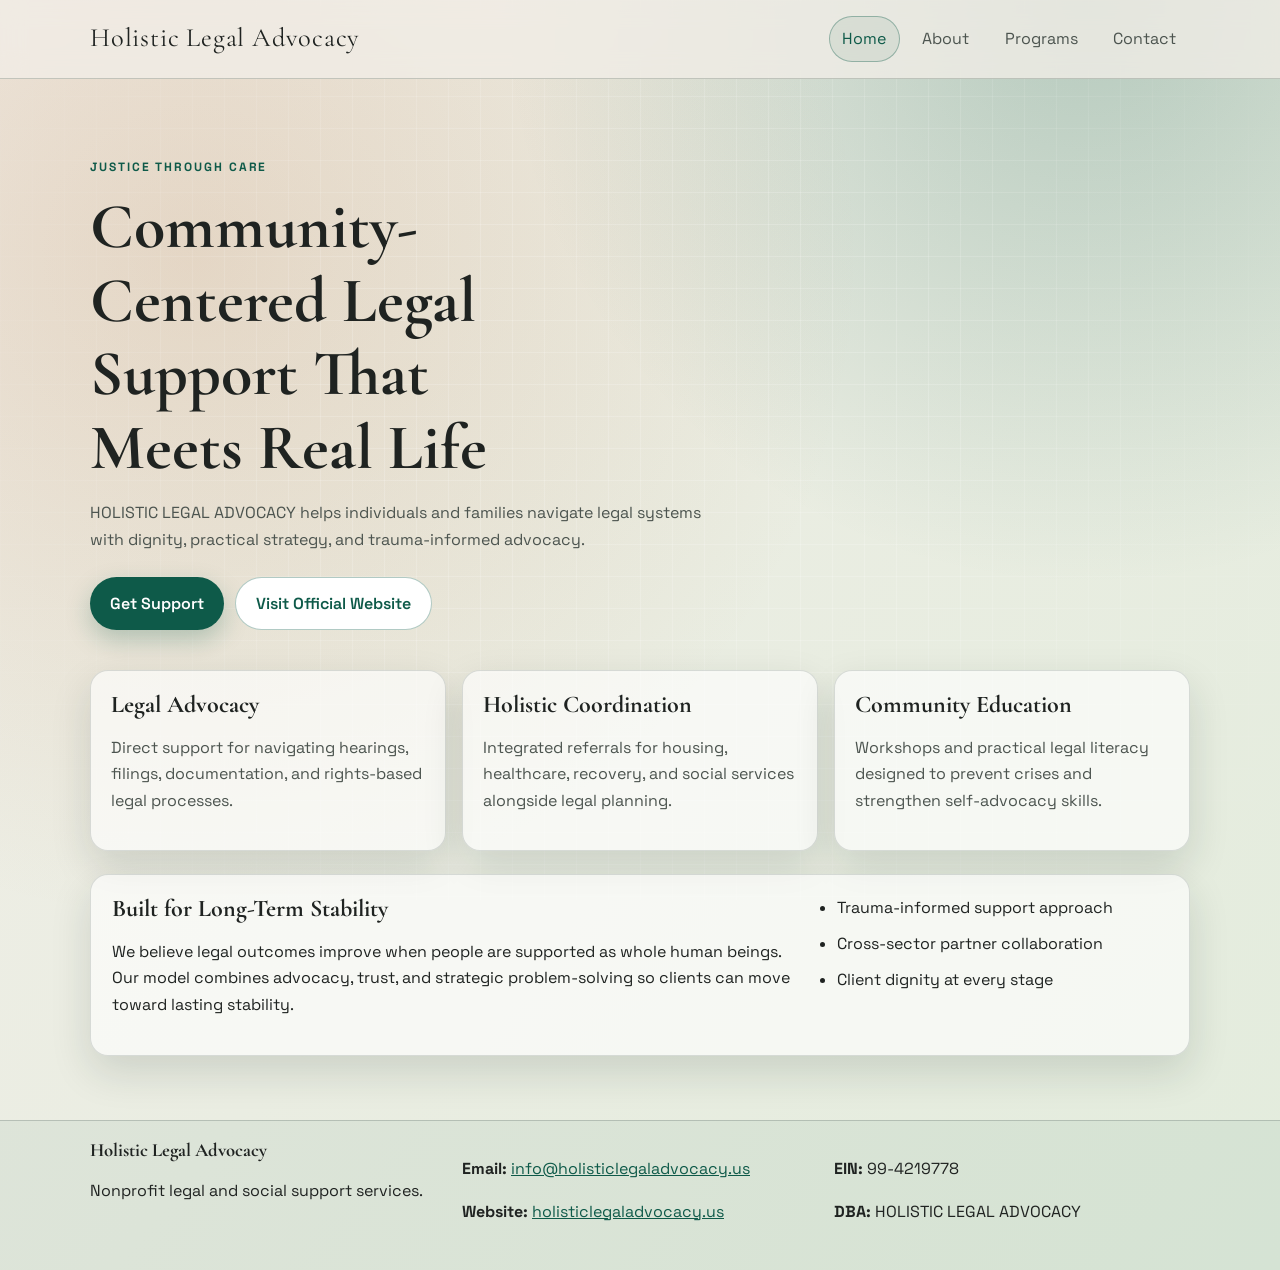
==== index.html @ d8be8e51 "添加关于、联系、主页、服务页面及样式和脚本文件" ====
<!DOCTYPE html>
<html lang="en">
<head>
  <meta charset="UTF-8" />
  <meta name="viewport" content="width=device-width, initial-scale=1.0" />
  <title>Holistic Legal Advocacy | Home</title>
  <meta name="description" content="Holistic Legal Advocacy supports communities through legal empowerment, advocacy, and coordinated social services." />
  <link rel="preconnect" href="https://fonts.googleapis.com" />
  <link rel="preconnect" href="https://fonts.gstatic.com" crossorigin />
  <link href="https://fonts.googleapis.com/css2?family=Cormorant+Garamond:wght@500;600;700&family=Space+Grotesk:wght@400;500;600;700&display=swap" rel="stylesheet" />
  <link rel="stylesheet" href="styles.css" />
</head>
<body>
  <div class="page-glow"></div>
  <header class="site-header">
    <div class="container nav-wrap">
      <a href="index.html" class="brand">Holistic Legal Advocacy</a>
      <nav class="site-nav" aria-label="Main navigation">
        <a class="active" href="index.html">Home</a>
        <a href="about.html">About</a>
        <a href="services.html">Programs</a>
        <a href="contact.html">Contact</a>
      </nav>
    </div>
  </header>

  <main>
    <section class="hero container reveal">
      <p class="kicker">Justice Through Care</p>
      <h1>Community-Centered Legal Support That Meets Real Life</h1>
      <p class="lead">
        HOLISTIC LEGAL ADVOCACY helps individuals and families navigate legal systems with dignity,
        practical strategy, and trauma-informed advocacy.
      </p>
      <div class="hero-actions">
        <a class="btn btn-primary" href="contact.html">Get Support</a>
        <a class="btn btn-secondary" href="https://holisticlegaladvocacy.us" target="_blank" rel="noopener noreferrer">Visit Official Website</a>
      </div>
    </section>

    <section class="cards container reveal">
      <article class="card">
        <h2>Legal Advocacy</h2>
        <p>Direct support for navigating hearings, filings, documentation, and rights-based legal processes.</p>
      </article>
      <article class="card">
        <h2>Holistic Coordination</h2>
        <p>Integrated referrals for housing, healthcare, recovery, and social services alongside legal planning.</p>
      </article>
      <article class="card">
        <h2>Community Education</h2>
        <p>Workshops and practical legal literacy designed to prevent crises and strengthen self-advocacy skills.</p>
      </article>
    </section>

    <section class="impact container reveal">
      <div>
        <h2>Built for Long-Term Stability</h2>
        <p>
          We believe legal outcomes improve when people are supported as whole human beings. Our model combines
          advocacy, trust, and strategic problem-solving so clients can move toward lasting stability.
        </p>
      </div>
      <ul>
        <li>Trauma-informed support approach</li>
        <li>Cross-sector partner collaboration</li>
        <li>Client dignity at every stage</li>
      </ul>
    </section>
  </main>

  <footer class="site-footer">
    <div class="container footer-grid">
      <div>
        <h3>Holistic Legal Advocacy</h3>
        <p>Nonprofit legal and social support services.</p>
      </div>
      <div>
        <p><strong>Email:</strong> <a href="mailto:info@holisticlegaladvocacy.us">info@holisticlegaladvocacy.us</a></p>
        <p><strong>Website:</strong> <a href="https://holisticlegaladvocacy.us" target="_blank" rel="noopener noreferrer">holisticlegaladvocacy.us</a></p>
      </div>
      <div>
        <p><strong>EIN:</strong> 99-4219778</p>
        <p><strong>DBA:</strong> HOLISTIC LEGAL ADVOCACY</p>
      </div>
    </div>
  </footer>

  <script src="script.js"></script>
</body>
</html>
---- styles.css ----
:root {
  --bg-base: #f1eee7;
  --bg-accent: #e3ecdd;
  --ink: #1f2321;
  --muted: #4c544f;
  --line: #adb8af;
  --brand: #0e5a49;
  --brand-soft: #d5e6db;
  --highlight: #b56c32;
  --card: rgba(255, 255, 255, 0.62);
  --shadow: 0 16px 40px rgba(23, 41, 35, 0.14);
}

* {
  box-sizing: border-box;
}

html,
body {
  margin: 0;
  padding: 0;
}

body {
  font-family: "Space Grotesk", sans-serif;
  color: var(--ink);
  background:
    radial-gradient(circle at 15% 20%, rgba(181, 108, 50, 0.18), transparent 45%),
    radial-gradient(circle at 85% 0%, rgba(14, 90, 73, 0.24), transparent 35%),
    linear-gradient(130deg, var(--bg-base), var(--bg-accent));
  min-height: 100vh;
  line-height: 1.65;
  position: relative;
}

.page-glow {
  position: fixed;
  inset: 0;
  pointer-events: none;
  background-image: linear-gradient(90deg, rgba(255, 255, 255, 0.18) 1px, transparent 1px),
    linear-gradient(rgba(255, 255, 255, 0.18) 1px, transparent 1px);
  background-size: 32px 32px;
  mask-image: radial-gradient(circle at center, black 40%, transparent 100%);
  z-index: 0;
}

.container {
  width: min(1100px, 92vw);
  margin: 0 auto;
  position: relative;
  z-index: 1;
}

.site-header {
  position: sticky;
  top: 0;
  backdrop-filter: blur(12px);
  background: rgba(241, 238, 231, 0.78);
  border-bottom: 1px solid rgba(110, 123, 116, 0.35);
  z-index: 10;
}

.nav-wrap {
  display: flex;
  align-items: center;
  justify-content: space-between;
  gap: 1rem;
  padding: 1rem 0;
}

.brand {
  font-family: "Cormorant Garamond", serif;
  font-size: 1.65rem;
  color: var(--ink);
  text-decoration: none;
  letter-spacing: 0.03em;
}

.site-nav {
  display: flex;
  gap: 0.5rem;
  flex-wrap: wrap;
}

.site-nav a {
  text-decoration: none;
  color: var(--muted);
  padding: 0.55rem 0.8rem;
  border-radius: 999px;
  border: 1px solid transparent;
  transition: all 0.25s ease;
}

.site-nav a:hover,
.site-nav a.active {
  color: var(--brand);
  border-color: rgba(14, 90, 73, 0.35);
  background: rgba(14, 90, 73, 0.08);
}

main {
  padding: 2.2rem 0 4rem;
}

.hero {
  padding: 2rem 0 0.5rem;
}

.kicker {
  color: var(--brand);
  text-transform: uppercase;
  letter-spacing: 0.16em;
  font-size: 0.75rem;
  font-weight: 700;
}

h1,
h2,
h3 {
  font-family: "Cormorant Garamond", serif;
  line-height: 1.15;
  margin: 0 0 0.9rem;
}

h1 {
  font-size: clamp(2rem, 5vw, 4rem);
  max-width: 14ch;
}

.lead {
  max-width: 62ch;
  color: var(--muted);
  margin-bottom: 1.5rem;
}

.hero-actions {
  display: flex;
  flex-wrap: wrap;
  gap: 0.7rem;
}

.btn {
  text-decoration: none;
  display: inline-flex;
  align-items: center;
  justify-content: center;
  padding: 0.78rem 1.25rem;
  border-radius: 999px;
  font-weight: 600;
  transition: transform 0.25s ease, box-shadow 0.25s ease, background 0.25s ease;
}

.btn:hover {
  transform: translateY(-2px);
}

.btn-primary {
  background: var(--brand);
  color: #ffffff;
  box-shadow: 0 10px 24px rgba(14, 90, 73, 0.25);
}

.btn-secondary {
  color: var(--brand);
  background: #ffffff;
  border: 1px solid rgba(14, 90, 73, 0.32);
}

.cards,
.program-grid,
.content-grid,
.contact-layout {
  display: grid;
  grid-template-columns: repeat(auto-fit, minmax(220px, 1fr));
  gap: 1rem;
  margin-top: 2rem;
}

.card,
.panel,
.impact,
.details {
  background: var(--card);
  border: 1px solid rgba(110, 123, 116, 0.24);
  box-shadow: var(--shadow);
  border-radius: 18px;
}

.card,
.panel {
  padding: 1.25rem;
}

.card p,
.panel p {
  color: var(--muted);
}

.impact {
  margin-top: 1.4rem;
  padding: 1.3rem;
  display: grid;
  gap: 1rem;
  grid-template-columns: 2fr 1fr;
}

.impact ul {
  margin: 0;
  padding-left: 1rem;
}

.impact li {
  margin-bottom: 0.6rem;
}

.page-header {
  padding-top: 1rem;
}

.details {
  margin-top: 1.2rem;
  padding: 1.4rem;
}

.details-table p {
  margin: 0.5rem 0;
}

a {
  color: var(--brand);
}

.site-footer {
  border-top: 1px solid rgba(110, 123, 116, 0.35);
  background: rgba(14, 90, 73, 0.06);
  padding: 1.2rem 0 1.8rem;
  position: relative;
  z-index: 1;
}

.footer-grid {
  display: grid;
  gap: 1rem;
  grid-template-columns: repeat(auto-fit, minmax(220px, 1fr));
}

.footer-grid h3 {
  margin-bottom: 0.3rem;
}

.reveal {
  opacity: 0;
  transform: translateY(18px);
  transition: opacity 0.7s ease, transform 0.7s ease;
}

.reveal.in-view {
  opacity: 1;
  transform: translateY(0);
}

@media (max-width: 820px) {
  .impact {
    grid-template-columns: 1fr;
  }

  .brand {
    font-size: 1.35rem;
  }
}

@media (max-width: 640px) {
  .site-nav {
    width: 100%;
    justify-content: flex-start;
  }

  .nav-wrap {
    flex-direction: column;
    align-items: flex-start;
  }

  main {
    padding-top: 1.4rem;
  }
}
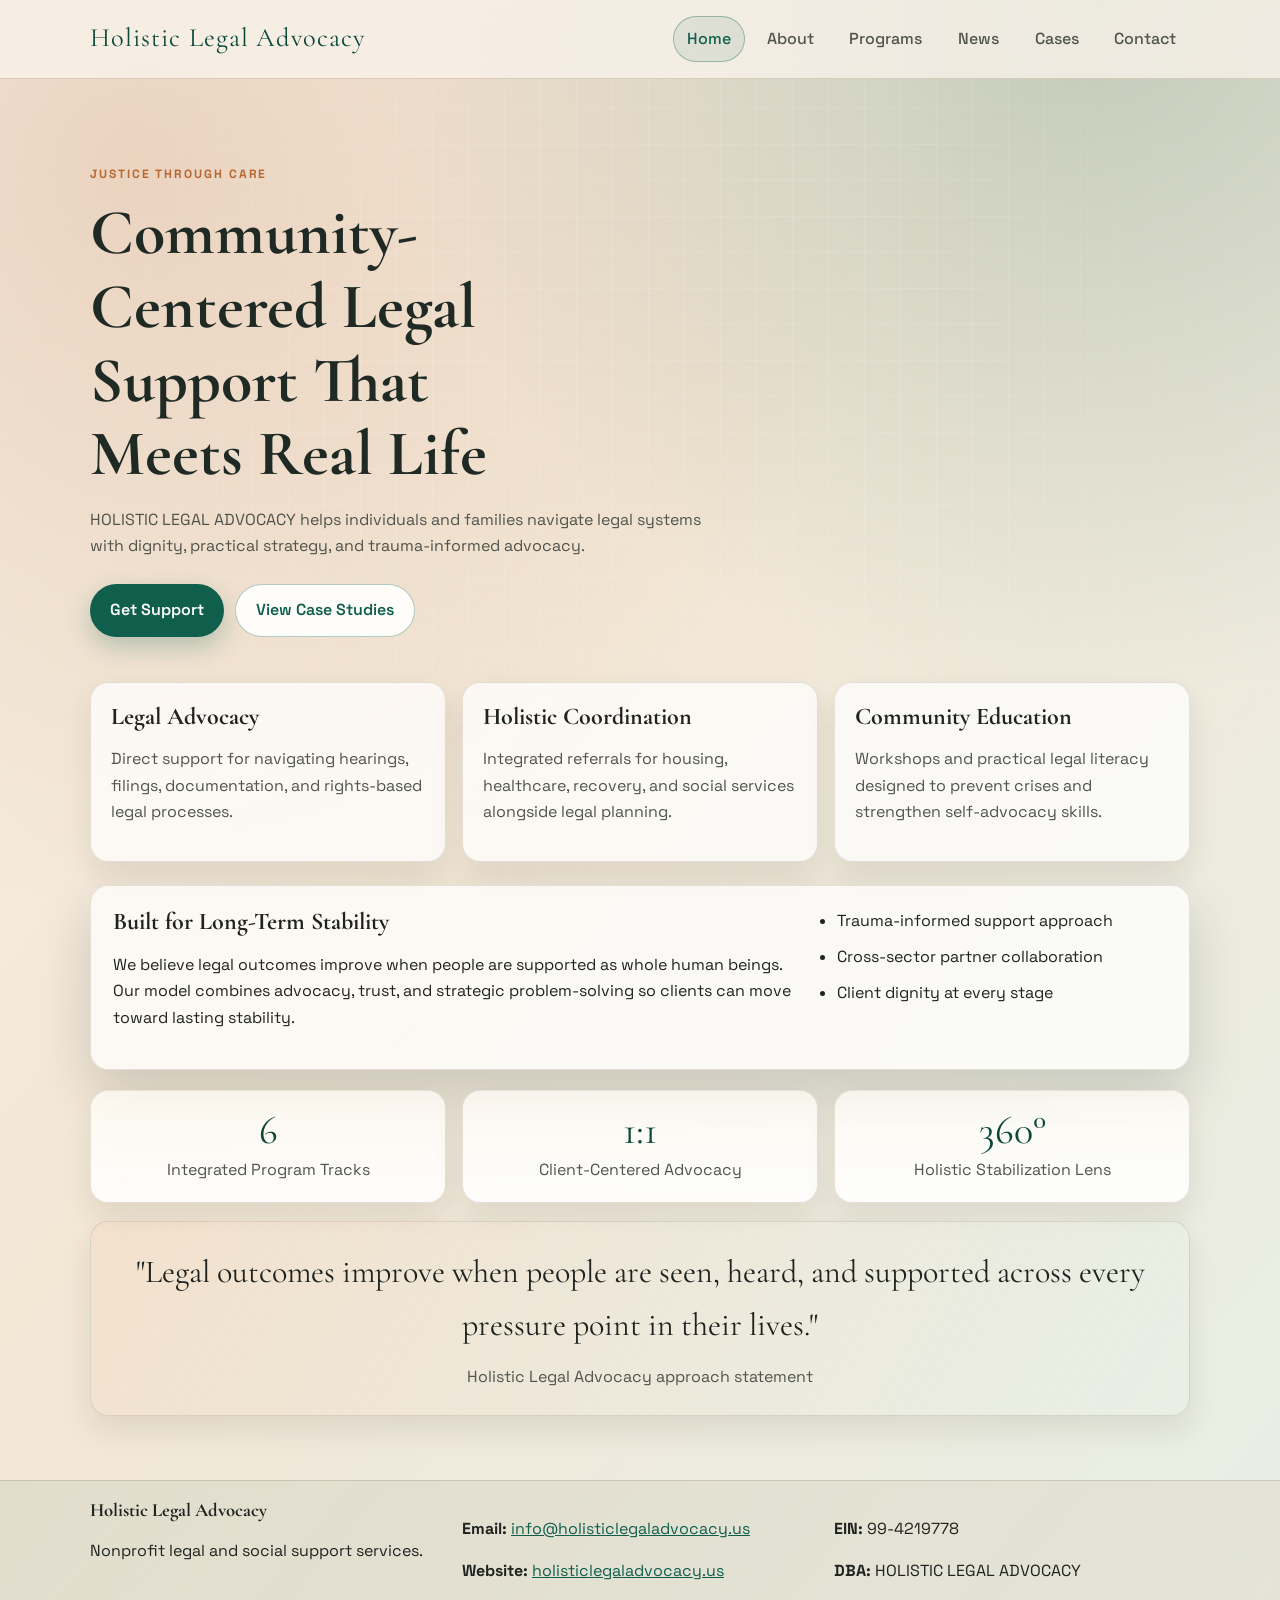
==== commit 0ad54b24: "添加关于、新闻、案例页面，更新主页和联系页面，增强表单功能和样式" ====
--- a/index.html
+++ b/index.html
@@ -19,6 +19,8 @@
         <a class="active" href="index.html">Home</a>
         <a href="about.html">About</a>
         <a href="services.html">Programs</a>
+        <a href="news.html">News</a>
+        <a href="cases.html">Cases</a>
         <a href="contact.html">Contact</a>
       </nav>
     </div>
@@ -34,7 +36,7 @@
       </p>
       <div class="hero-actions">
         <a class="btn btn-primary" href="contact.html">Get Support</a>
-        <a class="btn btn-secondary" href="https://holisticlegaladvocacy.us" target="_blank" rel="noopener noreferrer">Visit Official Website</a>
+        <a class="btn btn-secondary" href="cases.html">View Case Studies</a>
       </div>
     </section>
 
@@ -67,6 +69,28 @@
         <li>Client dignity at every stage</li>
       </ul>
     </section>
+
+    <section class="milestones container reveal">
+      <article class="metric-card">
+        <p class="metric-number">6</p>
+        <p class="metric-label">Integrated Program Tracks</p>
+      </article>
+      <article class="metric-card">
+        <p class="metric-number">1:1</p>
+        <p class="metric-label">Client-Centered Advocacy</p>
+      </article>
+      <article class="metric-card">
+        <p class="metric-number">360°</p>
+        <p class="metric-label">Holistic Stabilization Lens</p>
+      </article>
+    </section>
+
+    <section class="container reveal quote-panel">
+      <blockquote>
+        "Legal outcomes improve when people are seen, heard, and supported across every pressure point in their lives."
+      </blockquote>
+      <p>Holistic Legal Advocacy approach statement</p>
+    </section>
   </main>
 
   <footer class="site-footer">
--- a/styles.css
+++ b/styles.css
@@ -1,14 +1,18 @@
 :root {
-  --bg-base: #f1eee7;
-  --bg-accent: #e3ecdd;
-  --ink: #1f2321;
-  --muted: #4c544f;
-  --line: #adb8af;
-  --brand: #0e5a49;
-  --brand-soft: #d5e6db;
-  --highlight: #b56c32;
-  --card: rgba(255, 255, 255, 0.62);
-  --shadow: 0 16px 40px rgba(23, 41, 35, 0.14);
+  --bg-base: #f8f1e8;
+  --bg-soft: #f3e7d6;
+  --bg-accent: #e8efe6;
+  --ink: #1f231f;
+  --muted: #4f544d;
+  --line: #bcae9d;
+  --brand: #0f5f4c;
+  --brand-deep: #0b483a;
+  --highlight: #b7672f;
+  --highlight-soft: #f4d8bf;
+  --paper: rgba(255, 252, 246, 0.78);
+  --panel: rgba(255, 255, 255, 0.72);
+  --shadow-soft: 0 14px 30px rgba(63, 45, 30, 0.1);
+  --shadow-strong: 0 24px 54px rgba(30, 44, 37, 0.18);
 }
 
 * {
@@ -25,9 +29,9 @@
   font-family: "Space Grotesk", sans-serif;
   color: var(--ink);
   background:
-    radial-gradient(circle at 15% 20%, rgba(181, 108, 50, 0.18), transparent 45%),
-    radial-gradient(circle at 85% 0%, rgba(14, 90, 73, 0.24), transparent 35%),
-    linear-gradient(130deg, var(--bg-base), var(--bg-accent));
+    radial-gradient(circle at 10% 10%, rgba(183, 103, 47, 0.2), transparent 40%),
+    radial-gradient(circle at 85% 0%, rgba(15, 95, 76, 0.21), transparent 36%),
+    linear-gradient(130deg, var(--bg-base), var(--bg-soft) 42%, var(--bg-accent));
   min-height: 100vh;
   line-height: 1.65;
   position: relative;
@@ -37,9 +41,9 @@
   position: fixed;
   inset: 0;
   pointer-events: none;
-  background-image: linear-gradient(90deg, rgba(255, 255, 255, 0.18) 1px, transparent 1px),
-    linear-gradient(rgba(255, 255, 255, 0.18) 1px, transparent 1px);
-  background-size: 32px 32px;
+  background-image: linear-gradient(90deg, rgba(255, 255, 255, 0.12) 1px, transparent 1px),
+    linear-gradient(rgba(255, 255, 255, 0.12) 1px, transparent 1px);
+  background-size: 36px 36px;
   mask-image: radial-gradient(circle at center, black 40%, transparent 100%);
   z-index: 0;
 }
@@ -55,8 +59,8 @@
   position: sticky;
   top: 0;
   backdrop-filter: blur(12px);
-  background: rgba(241, 238, 231, 0.78);
-  border-bottom: 1px solid rgba(110, 123, 116, 0.35);
+  background: rgba(249, 243, 235, 0.78);
+  border-bottom: 1px solid rgba(149, 128, 106, 0.3);
   z-index: 10;
 }
 
@@ -71,9 +75,9 @@
 .brand {
   font-family: "Cormorant Garamond", serif;
   font-size: 1.65rem;
-  color: var(--ink);
+  color: var(--brand-deep);
   text-decoration: none;
-  letter-spacing: 0.03em;
+  letter-spacing: 0.04em;
 }
 
 .site-nav {
@@ -89,13 +93,14 @@
   border-radius: 999px;
   border: 1px solid transparent;
   transition: all 0.25s ease;
+  font-weight: 500;
 }
 
 .site-nav a:hover,
 .site-nav a.active {
   color: var(--brand);
-  border-color: rgba(14, 90, 73, 0.35);
-  background: rgba(14, 90, 73, 0.08);
+  border-color: rgba(15, 95, 76, 0.35);
+  background: rgba(15, 95, 76, 0.09);
 }
 
 main {
@@ -103,11 +108,11 @@
 }
 
 .hero {
-  padding: 2rem 0 0.5rem;
+  padding: 2.4rem 0 0.8rem;
 }
 
 .kicker {
-  color: var(--brand);
+  color: var(--highlight);
   text-transform: uppercase;
   letter-spacing: 0.16em;
   font-size: 0.75rem;
@@ -125,6 +130,7 @@
 h1 {
   font-size: clamp(2rem, 5vw, 4rem);
   max-width: 14ch;
+  color: #1f2a25;
 }
 
 .lead {
@@ -157,19 +163,20 @@
 .btn-primary {
   background: var(--brand);
   color: #ffffff;
-  box-shadow: 0 10px 24px rgba(14, 90, 73, 0.25);
+  box-shadow: 0 10px 24px rgba(15, 95, 76, 0.26);
 }
 
 .btn-secondary {
   color: var(--brand);
-  background: #ffffff;
-  border: 1px solid rgba(14, 90, 73, 0.32);
+  background: #fffdf9;
+  border: 1px solid rgba(15, 95, 76, 0.32);
 }
 
 .cards,
 .program-grid,
 .content-grid,
-.contact-layout {
+.contact-layout,
+.news-list {
   display: grid;
   grid-template-columns: repeat(auto-fit, minmax(220px, 1fr));
   gap: 1rem;
@@ -179,10 +186,14 @@
 .card,
 .panel,
 .impact,
-.details {
-  background: var(--card);
-  border: 1px solid rgba(110, 123, 116, 0.24);
-  box-shadow: var(--shadow);
+.details,
+.story-card,
+.timeline-item,
+.metric-card,
+.quote-panel {
+  background: var(--panel);
+  border: 1px solid rgba(149, 128, 106, 0.22);
+  box-shadow: var(--shadow-soft);
   border-radius: 18px;
 }
 
@@ -198,10 +209,11 @@
 
 .impact {
   margin-top: 1.4rem;
-  padding: 1.3rem;
+  padding: 1.4rem;
   display: grid;
   gap: 1rem;
   grid-template-columns: 2fr 1fr;
+  box-shadow: var(--shadow-strong);
 }
 
 .impact ul {
@@ -222,6 +234,146 @@
   padding: 1.4rem;
 }
 
+.milestones {
+  margin-top: 1.2rem;
+  display: grid;
+  grid-template-columns: repeat(auto-fit, minmax(200px, 1fr));
+  gap: 1rem;
+}
+
+.metric-card {
+  padding: 1.2rem;
+  text-align: center;
+  background: linear-gradient(180deg, var(--paper), rgba(255, 255, 255, 0.9));
+}
+
+.metric-number {
+  font-family: "Cormorant Garamond", serif;
+  font-size: 2.5rem;
+  line-height: 1;
+  margin: 0;
+  color: var(--brand-deep);
+}
+
+.metric-label {
+  margin: 0.45rem 0 0;
+  color: var(--muted);
+}
+
+.quote-panel {
+  margin-top: 1.1rem;
+  padding: 1.5rem;
+  text-align: center;
+  background: linear-gradient(120deg, rgba(244, 216, 191, 0.4), rgba(232, 239, 230, 0.7));
+}
+
+.quote-panel blockquote {
+  margin: 0;
+  font-family: "Cormorant Garamond", serif;
+  font-size: clamp(1.35rem, 3vw, 2rem);
+}
+
+.quote-panel p {
+  margin: 0.8rem 0 0;
+  color: var(--muted);
+}
+
+.news-list {
+  grid-template-columns: repeat(auto-fit, minmax(260px, 1fr));
+}
+
+.story-card {
+  padding: 1.3rem;
+  display: flex;
+  flex-direction: column;
+  gap: 0.5rem;
+}
+
+.story-meta {
+  margin: 0;
+  color: var(--highlight);
+  font-size: 0.84rem;
+  letter-spacing: 0.05em;
+  text-transform: uppercase;
+  font-weight: 600;
+}
+
+.timeline {
+  margin-top: 1.8rem;
+  display: grid;
+  gap: 1rem;
+}
+
+.timeline-item {
+  padding: 1.25rem;
+  border-left: 6px solid rgba(15, 95, 76, 0.3);
+}
+
+.contact-layout {
+  grid-template-columns: 1fr 1.2fr 0.9fr;
+  align-items: start;
+}
+
+.contact-intro {
+  background: linear-gradient(150deg, rgba(244, 216, 191, 0.38), rgba(255, 255, 255, 0.82));
+}
+
+.contact-form-wrap {
+  box-shadow: var(--shadow-strong);
+}
+
+.form-note {
+  margin-top: -0.2rem;
+  margin-bottom: 0.9rem;
+  color: var(--muted);
+  font-size: 0.92rem;
+}
+
+.contact-form {
+  display: grid;
+  gap: 0.62rem;
+}
+
+.contact-form label {
+  font-weight: 600;
+  color: #2d3a34;
+  margin-top: 0.3rem;
+}
+
+.contact-form input,
+.contact-form select,
+.contact-form textarea {
+  width: 100%;
+  border: 1px solid rgba(149, 128, 106, 0.36);
+  border-radius: 10px;
+  padding: 0.75rem 0.82rem;
+  font: inherit;
+  background: rgba(255, 255, 255, 0.96);
+  color: var(--ink);
+}
+
+.contact-form input:focus,
+.contact-form select:focus,
+.contact-form textarea:focus {
+  outline: 2px solid rgba(15, 95, 76, 0.32);
+  border-color: rgba(15, 95, 76, 0.45);
+}
+
+.form-status {
+  min-height: 1.25rem;
+  margin: 0.2rem 0 0;
+  font-size: 0.92rem;
+  color: var(--muted);
+}
+
+.form-status.success {
+  color: #136850;
+}
+
+.form-status.error {
+  color: #9d4026;
+}
+
 .details-table p {
   margin: 0.5rem 0;
 }
@@ -231,8 +383,8 @@
 }
 
 .site-footer {
-  border-top: 1px solid rgba(110, 123, 116, 0.35);
-  background: rgba(14, 90, 73, 0.06);
+  border-top: 1px solid rgba(149, 128, 106, 0.3);
+  background: linear-gradient(130deg, rgba(15, 95, 76, 0.07), rgba(183, 103, 47, 0.08));
   padding: 1.2rem 0 1.8rem;
   position: relative;
   z-index: 1;
@@ -251,7 +403,7 @@
 .reveal {
   opacity: 0;
   transform: translateY(18px);
-  transition: opacity 0.7s ease, transform 0.7s ease;
+  transition: opacity 0.8s ease, transform 0.8s ease;
 }
 
 .reveal.in-view {
@@ -261,6 +413,10 @@
 
 @media (max-width: 820px) {
   .impact {
+    grid-template-columns: 1fr;
+  }
+
+  .contact-layout {
     grid-template-columns: 1fr;
   }
 
